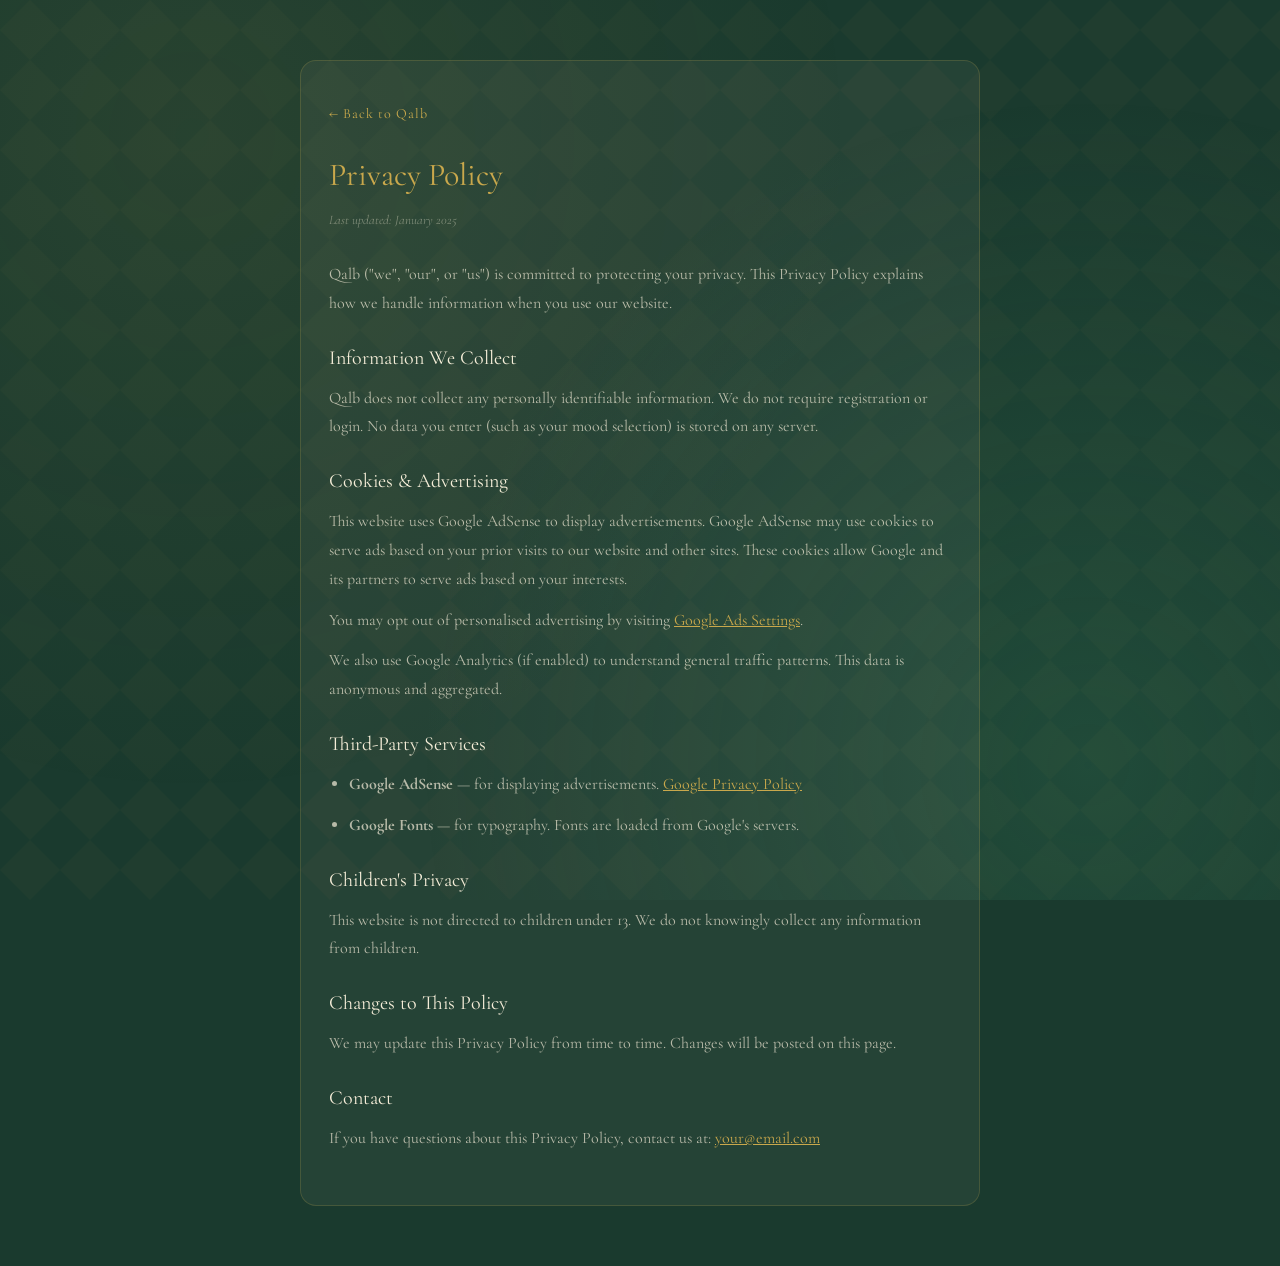
==== privacy.html @ 8137e282 "Add files via upload" ====
<!DOCTYPE html>
<html lang="en">
<head>
  <meta charset="UTF-8" />
  <meta name="viewport" content="width=device-width, initial-scale=1.0" />
  <title>Privacy Policy — Qalb Islamic Dua Jar</title>
  <meta name="description" content="Privacy Policy for Qalb — Islamic Dua Jar" />
  <link rel="canonical" href="https://YOUR-DOMAIN.com/privacy.html" />
  <link href="https://fonts.googleapis.com/css2?family=Cormorant+Garamond:ital,wght@0,300;0,400;0,600;1,400&display=swap" rel="stylesheet">
  <link rel="stylesheet" href="style.css" />
  <style>
    .privacy-content {
      max-width: 680px;
      margin: 60px auto;
      padding: 40px 28px;
      background: rgba(245,237,216,0.05);
      border: 1px solid rgba(201,168,76,0.2);
      border-radius: 16px;
    }
    .privacy-content h1 { font-size: 32px; color: #C9A84C; margin-bottom: 8px; font-weight: 400; }
    .privacy-content .date { font-size: 13px; color: rgba(245,237,216,0.4); margin-bottom: 28px; font-style: italic; }
    .privacy-content h2 { font-size: 20px; color: #F5EDD8; margin: 24px 0 10px; font-weight: 400; }
    .privacy-content p, .privacy-content li { font-size: 16px; line-height: 1.8; color: rgba(245,237,216,0.7); margin-bottom: 12px; }
    .privacy-content ul { padding-left: 20px; }
    .privacy-content a { color: #C9A84C; }
    .back-link { display: inline-block; margin-bottom: 24px; color: #C9A84C; text-decoration: none; font-size: 14px; letter-spacing: 1px; }
    .back-link:hover { text-decoration: underline; }
  </style>
</head>
<body>
<div class="geometric-bg"></div>
<div style="position:relative;z-index:1;padding:0 24px;">
  <div class="privacy-content">
    <a class="back-link" href="index.html">← Back to Qalb</a>
    <h1>Privacy Policy</h1>
    <p class="date">Last updated: January 2025</p>

    <p>Qalb ("we", "our", or "us") is committed to protecting your privacy. This Privacy Policy explains how we handle information when you use our website.</p>

    <h2>Information We Collect</h2>
    <p>Qalb does not collect any personally identifiable information. We do not require registration or login. No data you enter (such as your mood selection) is stored on any server.</p>

    <h2>Cookies & Advertising</h2>
    <p>This website uses Google AdSense to display advertisements. Google AdSense may use cookies to serve ads based on your prior visits to our website and other sites. These cookies allow Google and its partners to serve ads based on your interests.</p>
    <p>You may opt out of personalised advertising by visiting <a href="https://www.google.com/settings/ads" target="_blank" rel="noopener">Google Ads Settings</a>.</p>
    <p>We also use Google Analytics (if enabled) to understand general traffic patterns. This data is anonymous and aggregated.</p>

    <h2>Third-Party Services</h2>
    <ul>
      <li><strong>Google AdSense</strong> — for displaying advertisements. <a href="https://policies.google.com/privacy" target="_blank" rel="noopener">Google Privacy Policy</a></li>
      <li><strong>Google Fonts</strong> — for typography. Fonts are loaded from Google's servers.</li>
    </ul>

    <h2>Children's Privacy</h2>
    <p>This website is not directed to children under 13. We do not knowingly collect any information from children.</p>

    <h2>Changes to This Policy</h2>
    <p>We may update this Privacy Policy from time to time. Changes will be posted on this page.</p>

    <h2>Contact</h2>
    <p>If you have questions about this Privacy Policy, contact us at: <a href="mailto:your@email.com">your@email.com</a></p>
  </div>
</div>
</body>
</html>
---- style.css ----
/* ═══════════════════════════════════════════
   QALB — Islamic Dua Jar
   style.css
═══════════════════════════════════════════ */

:root {
  --cream: #F5EDD8;
  --warm-white: #FBF7EF;
  --gold: #C9A84C;
  --gold-light: #E8C97A;
  --deep-green: #1A3A2E;
  --mid-green: #2D6A4F;
  --soft-green: #4A8C6F;
  --text-dark: #1C1C1C;
  --text-muted: #5A5A4A;
  --card-bg: rgba(245,237,216,0.06);
  --card-border: rgba(201,168,76,0.25);
}

*, *::before, *::after { box-sizing: border-box; margin: 0; padding: 0; }

html { scroll-behavior: smooth; }

body {
  background-color: var(--deep-green);
  min-height: 100vh;
  font-family: 'Cormorant Garamond', Georgia, serif;
  color: var(--cream);
  overflow-x: hidden;
  position: relative;
  line-height: 1.6;
}

body::before {
  content: '';
  position: fixed;
  inset: 0;
  background-image:
    radial-gradient(circle at 15% 15%, rgba(201,168,76,0.08) 0%, transparent 50%),
    radial-gradient(circle at 85% 85%, rgba(45,106,79,0.35) 0%, transparent 50%);
  pointer-events: none;
  z-index: 0;
}

.geometric-bg {
  position: fixed;
  inset: 0;
  opacity: 0.035;
  background-image: url("data:image/svg+xml,%3Csvg width='60' height='60' viewBox='0 0 60 60' xmlns='http://www.w3.org/2000/svg'%3E%3Cg fill='none' fill-rule='evenodd'%3E%3Cg fill='%23C9A84C'%3E%3Cpath d='M30 0l30 30-30 30L0 30z'/%3E%3C/g%3E%3C/g%3E%3C/svg%3E");
  pointer-events: none;
  z-index: 0;
}

/* ── LAYOUT ── */
.page-wrapper {
  display: flex;
  justify-content: center;
  align-items: flex-start;
  gap: 24px;
  position: relative;
  z-index: 1;
}

.container {
  max-width: 720px;
  width: 100%;
  padding: 40px 24px 80px;
}

/* ── AD ZONES ── */
.ad-banner-top {
  text-align: center;
  padding: 12px 0;
  background: rgba(0,0,0,0.2);
  position: relative;
  z-index: 2;
}

.ad-sidebar {
  width: 160px;
  min-height: 600px;
  padding-top: 200px;
  flex-shrink: 0;
  display: none; /* shown via media query on desktop */
}

.ad-mid, .ad-bottom {
  margin: 32px 0;
  text-align: center;
  padding: 12px;
  background: rgba(0,0,0,0.15);
  border-radius: 8px;
}

.ad-label {
  font-size: 10px;
  letter-spacing: 2px;
  text-transform: uppercase;
  color: rgba(245,237,216,0.3);
  margin-bottom: 8px;
}

@media (min-width: 1100px) {
  .ad-sidebar { display: block; }
}

/* ── HEADER ── */
.header {
  text-align: center;
  margin-bottom: 40px;
  animation: fadeDown 0.8s ease both;
}

.bismillah {
  font-family: 'Amiri', serif;
  font-size: 26px;
  color: var(--gold);
  letter-spacing: 2px;
  margin-bottom: 8px;
  opacity: 0.9;
}

.gold-line {
  width: 60px;
  height: 1px;
  background: linear-gradient(90deg, transparent, var(--gold), transparent);
  margin: 12px auto;
}

.title {
  font-size: 56px;
  font-weight: 300;
  letter-spacing: 5px;
  color: var(--cream);
  line-height: 1;
  margin-bottom: 4px;
}

.title span { color: var(--gold); font-style: italic; }

.subtitle {
  font-size: 15px;
  color: rgba(245,237,216,0.5);
  font-weight: 300;
  letter-spacing: 2px;
  font-style: italic;
  margin-bottom: 10px;
}

.tagline {
  font-size: 16px;
  color: rgba(245,237,216,0.65);
  max-width: 480px;
  margin: 0 auto;
  line-height: 1.6;
}

/* ── JAR ── */
.jar-visual {
  display: flex;
  flex-direction: column;
  align-items: center;
  margin-bottom: 36px;
  animation: fadeUp 0.9s ease 0.2s both;
}

.jar {
  position: relative;
  width: 110px;
  cursor: pointer;
  transition: transform 0.3s ease;
}

.jar:hover { transform: scale(1.06) rotate(-2deg); }
.jar svg { width: 100%; height: auto; }

.jar-hint {
  font-size: 11px;
  letter-spacing: 2px;
  color: rgba(201,168,76,0.4);
  text-align: center;
  margin-top: 6px;
  font-style: italic;
}

/* ── SECTION LABEL ── */
.section-label {
  text-align: center;
  font-size: 12px;
  letter-spacing: 3px;
  text-transform: uppercase;
  color: var(--gold);
  margin-bottom: 18px;
  font-family: 'Cormorant Garamond', serif;
  animation: fadeUp 1s ease 0.3s both;
}

/* ── MOOD GRID ── */
.mood-grid {
  display: grid;
  grid-template-columns: repeat(3, 1fr);
  gap: 10px;
  margin-bottom: 32px;
  animation: fadeUp 1s ease 0.4s both;
}

.mood-btn {
  background: rgba(245,237,216,0.05);
  border: 1px solid rgba(201,168,76,0.2);
  border-radius: 12px;
  padding: 14px 6px;
  cursor: pointer;
  text-align: center;
  transition: all 0.25s ease;
  color: var(--cream);
  font-family: 'Cormorant Garamond', serif;
}

.mood-btn:hover {
  background: rgba(201,168,76,0.12);
  border-color: rgba(201,168,76,0.5);
  transform: translateY(-2px);
}

.mood-btn.active {
  background: rgba(201,168,76,0.18);
  border-color: var(--gold);
  transform: translateY(-2px);
  box-shadow: 0 4px 20px rgba(201,168,76,0.2);
}

.mood-btn[aria-pressed="true"] { /* accessibility mirror of .active */ }

.mood-emoji { font-size: 26px; display: block; margin-bottom: 6px; }
.mood-name { font-size: 12.5px; letter-spacing: 0.5px; line-height: 1.3; }

/* ── REVEAL BUTTON ── */
.reveal-btn {
  display: block;
  width: 100%;
  padding: 18px;
  background: linear-gradient(135deg, var(--gold) 0%, #A87B1E 100%);
  border: none;
  border-radius: 12px;
  color: var(--deep-green);
  font-family: 'Cormorant Garamond', serif;
  font-size: 18px;
  font-weight: 600;
  letter-spacing: 2px;
  cursor: pointer;
  transition: all 0.3s ease;
  margin-bottom: 36px;
  animation: fadeUp 1s ease 0.5s both;
}

.reveal-btn:hover:not(:disabled) {
  transform: translateY(-2px);
  box-shadow: 0 8px 30px rgba(201,168,76,0.4);
}

.reveal-btn:disabled {
  opacity: 0.35;
  cursor: not-allowed;
  transform: none;
}

/* ── CONTENT CARDS ── */
.content-card { min-height: 0; }

.card {
  background: var(--card-bg);
  border: 1px solid var(--card-border);
  border-radius: 16px;
  padding: 28px 26px;
  margin-bottom: 16px;
  position: relative;
  overflow: hidden;
  animation: revealCard 0.65s ease both;
}

.card::before {
  content: '';
  position: absolute;
  top: 0; left: 0; right: 0;
  height: 2px;
  background: linear-gradient(90deg, transparent, var(--gold), transparent);
}

.card-type {
  font-size: 10px;
  letter-spacing: 3px;
  text-transform: uppercase;
  color: var(--gold);
  margin-bottom: 14px;
  display: flex;
  align-items: center;
  gap: 8px;
}

.card-type::after {
  content: '';
  flex: 1;
  height: 1px;
  background: rgba(201,168,76,0.2);
}

.arabic-text {
  font-family: 'Amiri', serif;
  font-size: 26px;
  line-height: 2;
  text-align: right;
  color: var(--gold-light);
  margin-bottom: 14px;
  direction: rtl;
}

.transliteration {
  font-style: italic;
  font-size: 14.5px;
  color: rgba(245,237,216,0.55);
  margin-bottom: 10px;
  line-height: 1.6;
}

.translation {
  font-size: 18px;
  line-height: 1.75;
  color: var(--cream);
  font-weight: 300;
}

.source {
  margin-top: 14px;
  font-size: 11.5px;
  letter-spacing: 0.5px;
  color: rgba(201,168,76,0.55);
  font-style: italic;
}

.reflection {
  font-size: 15px;
  line-height: 1.8;
  color: rgba(245,237,216,0.65);
  font-style: italic;
  margin-top: 14px;
  padding-top: 14px;
  border-top: 1px solid rgba(201,168,76,0.15);
}

.next-btn {
  display: block;
  width: 100%;
  padding: 14px;
  background: transparent;
  border: 1px solid rgba(201,168,76,0.4);
  border-radius: 10px;
  color: var(--gold);
  font-family: 'Cormorant Garamond', serif;
  font-size: 16px;
  letter-spacing: 1px;
  cursor: pointer;
  transition: all 0.3s ease;
  margin-top: 4px;
}

.next-btn:hover {
  background: rgba(201,168,76,0.1);
  border-color: var(--gold);
  transform: translateY(-1px);
}

/* ── ABOUT SECTION ── */
.about-section {
  margin-top: 56px;
  padding: 36px 28px;
  background: rgba(245,237,216,0.04);
  border: 1px solid rgba(201,168,76,0.18);
  border-radius: 16px;
}

.about-section h2 {
  font-size: 28px;
  font-weight: 400;
  color: var(--gold);
  margin-bottom: 14px;
  letter-spacing: 1px;
}

.about-section h3 {
  font-size: 20px;
  font-weight: 400;
  color: var(--cream);
  margin: 22px 0 10px;
  letter-spacing: 0.5px;
}

.about-section p {
  font-size: 16px;
  line-height: 1.8;
  color: rgba(245,237,216,0.7);
}

.about-section strong { color: var(--cream); font-weight: 600; }

.share-prompt {
  text-align: center;
  font-style: italic;
}

.share-btn {
  display: inline-block;
  margin-top: 4px;
  padding: 10px 24px;
  background: transparent;
  border: 1px solid var(--gold);
  border-radius: 8px;
  color: var(--gold);
  font-family: 'Cormorant Garamond', serif;
  font-size: 16px;
  cursor: pointer;
  letter-spacing: 1px;
  transition: all 0.25s ease;
}

.share-btn:hover {
  background: rgba(201,168,76,0.15);
  transform: translateY(-1px);
}

/* ── FOOTER ── */
.footer {
  text-align: center;
  margin-top: 56px;
  padding-top: 28px;
}

.footer-dua {
  font-family: 'Amiri', serif;
  font-size: 20px;
  color: var(--gold);
  margin-bottom: 6px;
  opacity: 0.8;
}

.footer-dua-translation {
  font-size: 13px;
  font-style: italic;
  color: rgba(245,237,216,0.4);
  margin-bottom: 16px;
}

.footer-note {
  font-size: 11px;
  letter-spacing: 1px;
  color: rgba(245,237,216,0.25);
  margin-bottom: 12px;
}

.footer-links {
  display: flex;
  justify-content: center;
  gap: 20px;
}

.footer-links a {
  font-size: 12px;
  color: rgba(201,168,76,0.5);
  text-decoration: none;
  letter-spacing: 1px;
  transition: color 0.2s;
}

.footer-links a:hover { color: var(--gold); }

/* ── ANIMATIONS ── */
@keyframes fadeDown {
  from { opacity: 0; transform: translateY(-20px); }
  to   { opacity: 1; transform: translateY(0); }
}

@keyframes fadeUp {
  from { opacity: 0; transform: translateY(20px); }
  to   { opacity: 1; transform: translateY(0); }
}

@keyframes revealCard {
  from { opacity: 0; transform: translateY(14px) scale(0.98); }
  to   { opacity: 1; transform: translateY(0) scale(1); }
}

/* ── RESPONSIVE ── */
@media (max-width: 540px) {
  .title { font-size: 40px; }
  .mood-grid { grid-template-columns: repeat(2, 1fr); }
  .arabic-text { font-size: 22px; }
  .container { padding: 28px 16px 60px; }
  .about-section { padding: 24px 18px; }
}
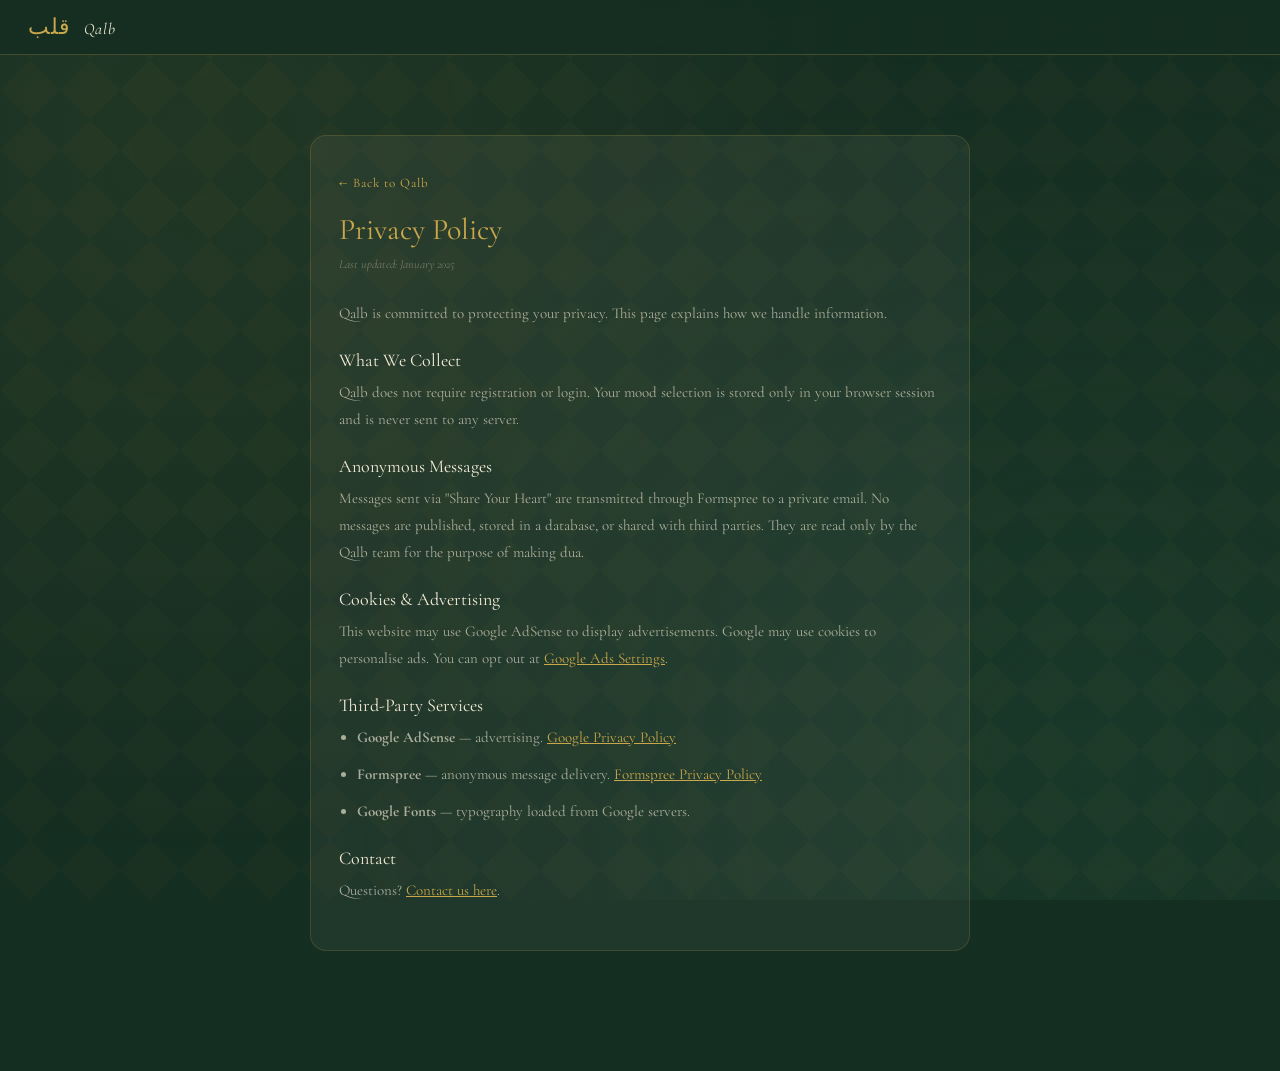
==== commit 8d86ee1a: "Add files via upload" ====
--- a/privacy.html
+++ b/privacy.html
@@ -3,62 +3,45 @@
 <head>
   <meta charset="UTF-8" />
   <meta name="viewport" content="width=device-width, initial-scale=1.0" />
-  <title>Privacy Policy — Qalb Islamic Dua Jar</title>
-  <meta name="description" content="Privacy Policy for Qalb — Islamic Dua Jar" />
-  <link rel="canonical" href="https://YOUR-DOMAIN.com/privacy.html" />
+  <title>Privacy Policy — Qalb</title>
+  <link rel="canonical" href="https://qalb-app.github.io/qalb/privacy.html" />
   <link href="https://fonts.googleapis.com/css2?family=Cormorant+Garamond:ital,wght@0,300;0,400;0,600;1,400&display=swap" rel="stylesheet">
-  <link rel="stylesheet" href="style.css" />
+  <link rel="stylesheet" href="shared.css" />
   <style>
-    .privacy-content {
-      max-width: 680px;
-      margin: 60px auto;
-      padding: 40px 28px;
-      background: rgba(245,237,216,0.05);
-      border: 1px solid rgba(201,168,76,0.2);
-      border-radius: 16px;
-    }
-    .privacy-content h1 { font-size: 32px; color: #C9A84C; margin-bottom: 8px; font-weight: 400; }
-    .privacy-content .date { font-size: 13px; color: rgba(245,237,216,0.4); margin-bottom: 28px; font-style: italic; }
-    .privacy-content h2 { font-size: 20px; color: #F5EDD8; margin: 24px 0 10px; font-weight: 400; }
-    .privacy-content p, .privacy-content li { font-size: 16px; line-height: 1.8; color: rgba(245,237,216,0.7); margin-bottom: 12px; }
-    .privacy-content ul { padding-left: 20px; }
-    .privacy-content a { color: #C9A84C; }
-    .back-link { display: inline-block; margin-bottom: 24px; color: #C9A84C; text-decoration: none; font-size: 14px; letter-spacing: 1px; }
-    .back-link:hover { text-decoration: underline; }
+    .privacy{max-width:660px;margin:40px auto;padding:36px 28px;background:rgba(245,237,216,.05);border:1px solid rgba(201,168,76,.18);border-radius:16px;}
+    .privacy h1{font-size:30px;color:var(--gold);margin-bottom:6px;font-weight:400;}
+    .privacy .date{font-size:12px;color:rgba(245,237,216,.35);font-style:italic;margin-bottom:24px;}
+    .privacy h2{font-size:18px;color:var(--cream);margin:22px 0 8px;font-weight:400;}
+    .privacy p,.privacy li{font-size:15px;line-height:1.8;color:rgba(245,237,216,.65);margin-bottom:10px;}
+    .privacy ul{padding-left:18px;}
+    .privacy a{color:var(--gold);}
+    .back{display:inline-block;margin-bottom:20px;color:rgba(201,168,76,.6);text-decoration:none;font-size:13px;letter-spacing:1px;}
+    .back:hover{color:var(--gold);}
   </style>
 </head>
 <body>
-<div class="geometric-bg"></div>
-<div style="position:relative;z-index:1;padding:0 24px;">
-  <div class="privacy-content">
-    <a class="back-link" href="index.html">← Back to Qalb</a>
+<div class="geo-bg"></div>
+<nav class="nav"><a href="index.html" class="nav-logo">قلب <span>Qalb</span></a></nav>
+<div class="container" style="position:relative;z-index:1">
+  <div class="privacy">
+    <a class="back" href="index.html">← Back to Qalb</a>
     <h1>Privacy Policy</h1>
     <p class="date">Last updated: January 2025</p>
-
-    <p>Qalb ("we", "our", or "us") is committed to protecting your privacy. This Privacy Policy explains how we handle information when you use our website.</p>
-
-    <h2>Information We Collect</h2>
-    <p>Qalb does not collect any personally identifiable information. We do not require registration or login. No data you enter (such as your mood selection) is stored on any server.</p>
-
+    <p>Qalb is committed to protecting your privacy. This page explains how we handle information.</p>
+    <h2>What We Collect</h2>
+    <p>Qalb does not require registration or login. Your mood selection is stored only in your browser session and is never sent to any server.</p>
+    <h2>Anonymous Messages</h2>
+    <p>Messages sent via "Share Your Heart" are transmitted through Formspree to a private email. No messages are published, stored in a database, or shared with third parties. They are read only by the Qalb team for the purpose of making dua.</p>
     <h2>Cookies & Advertising</h2>
-    <p>This website uses Google AdSense to display advertisements. Google AdSense may use cookies to serve ads based on your prior visits to our website and other sites. These cookies allow Google and its partners to serve ads based on your interests.</p>
-    <p>You may opt out of personalised advertising by visiting <a href="https://www.google.com/settings/ads" target="_blank" rel="noopener">Google Ads Settings</a>.</p>
-    <p>We also use Google Analytics (if enabled) to understand general traffic patterns. This data is anonymous and aggregated.</p>
-
+    <p>This website may use Google AdSense to display advertisements. Google may use cookies to personalise ads. You can opt out at <a href="https://www.google.com/settings/ads" target="_blank">Google Ads Settings</a>.</p>
     <h2>Third-Party Services</h2>
     <ul>
-      <li><strong>Google AdSense</strong> — for displaying advertisements. <a href="https://policies.google.com/privacy" target="_blank" rel="noopener">Google Privacy Policy</a></li>
-      <li><strong>Google Fonts</strong> — for typography. Fonts are loaded from Google's servers.</li>
+      <li><strong>Google AdSense</strong> — advertising. <a href="https://policies.google.com/privacy" target="_blank">Google Privacy Policy</a></li>
+      <li><strong>Formspree</strong> — anonymous message delivery. <a href="https://formspree.io/legal/privacy-policy" target="_blank">Formspree Privacy Policy</a></li>
+      <li><strong>Google Fonts</strong> — typography loaded from Google servers.</li>
     </ul>
-
-    <h2>Children's Privacy</h2>
-    <p>This website is not directed to children under 13. We do not knowingly collect any information from children.</p>
-
-    <h2>Changes to This Policy</h2>
-    <p>We may update this Privacy Policy from time to time. Changes will be posted on this page.</p>
-
     <h2>Contact</h2>
-    <p>If you have questions about this Privacy Policy, contact us at: <a href="mailto:your@email.com">your@email.com</a></p>
+    <p>Questions? <a href="share.html">Contact us here</a>.</p>
   </div>
 </div>
 </body>
--- a/shared.css
+++ b/shared.css
@@ -0,0 +1,164 @@
+/* ═══════════════════════════════════════
+   QALB v2 — shared.css
+   Shared styles across all pages
+═══════════════════════════════════════ */
+:root {
+  --cream: #F5EDD8;
+  --gold: #C9A84C;
+  --gold-light: #E8C97A;
+  --gold-dim: rgba(201,168,76,0.25);
+  --deep-green: #152E22;
+  --mid-green: #1E4332;
+  --card-bg: rgba(245,237,216,0.055);
+  --card-border: rgba(201,168,76,0.22);
+  --text-muted: rgba(245,237,216,0.55);
+  --text-dim: rgba(245,237,216,0.35);
+}
+*,*::before,*::after{box-sizing:border-box;margin:0;padding:0}
+html{scroll-behavior:smooth}
+body{
+  background:var(--deep-green);
+  min-height:100vh;
+  font-family:'Cormorant Garamond',Georgia,serif;
+  color:var(--cream);
+  overflow-x:hidden;
+}
+body::before{
+  content:'';position:fixed;inset:0;
+  background:radial-gradient(circle at 15% 15%,rgba(201,168,76,0.07) 0%,transparent 55%),
+             radial-gradient(circle at 85% 85%,rgba(30,67,50,0.5) 0%,transparent 55%);
+  pointer-events:none;z-index:0;
+}
+.geo-bg{
+  position:fixed;inset:0;opacity:.03;pointer-events:none;z-index:0;
+  background-image:url("data:image/svg+xml,%3Csvg width='60' height='60' viewBox='0 0 60 60' xmlns='http://www.w3.org/2000/svg'%3E%3Cpath d='M30 0l30 30-30 30L0 30z' fill='%23C9A84C'/%3E%3C/svg%3E");
+}
+
+/* ── NAV ── */
+.nav{
+  position:sticky;top:0;z-index:100;
+  display:flex;align-items:center;justify-content:space-between;
+  padding:14px 28px;
+  background:rgba(21,46,34,0.92);
+  backdrop-filter:blur(12px);
+  border-bottom:1px solid var(--gold-dim);
+}
+.nav-logo{
+  font-family:'Amiri',serif;font-size:22px;color:var(--gold);
+  text-decoration:none;letter-spacing:1px;
+}
+.nav-logo span{font-family:'Cormorant Garamond',serif;font-size:16px;color:var(--cream);font-style:italic;margin-left:6px;}
+.nav-links{display:flex;gap:24px;}
+.nav-links a{
+  color:var(--text-muted);text-decoration:none;font-size:14px;
+  letter-spacing:1px;transition:color .2s;
+}
+.nav-links a:hover,.nav-links a.active{color:var(--gold);}
+.nav-toggle{
+  display:none;background:none;border:1px solid var(--gold-dim);
+  color:var(--gold);padding:6px 12px;border-radius:6px;cursor:pointer;font-size:18px;
+}
+.nav-mobile{
+  display:none;flex-direction:column;
+  background:rgba(21,46,34,0.98);border-bottom:1px solid var(--gold-dim);
+  position:sticky;top:53px;z-index:99;
+}
+.nav-mobile.open{display:flex;}
+.nav-mobile a{
+  padding:14px 28px;color:var(--cream);text-decoration:none;
+  font-size:16px;border-bottom:1px solid rgba(201,168,76,0.08);
+}
+.nav-mobile a:hover{color:var(--gold);}
+
+/* ── LAYOUT ── */
+.container{max-width:760px;margin:0 auto;padding:40px 22px 80px;position:relative;z-index:1;}
+.page-title{
+  text-align:center;margin-bottom:36px;
+}
+.page-title h1{font-size:42px;font-weight:300;letter-spacing:3px;color:var(--cream);}
+.page-title h1 em{color:var(--gold);font-style:italic;}
+.page-title p{font-size:16px;color:var(--text-muted);font-style:italic;margin-top:6px;}
+
+/* ── SHARED ELEMENTS ── */
+.gold-line{width:60px;height:1px;background:linear-gradient(90deg,transparent,var(--gold),transparent);margin:14px auto;}
+.section-label{
+  text-align:center;font-size:11px;letter-spacing:3px;text-transform:uppercase;
+  color:var(--gold);margin-bottom:18px;
+}
+.bismillah{font-family:'Amiri',serif;font-size:26px;color:var(--gold);text-align:center;opacity:.9;margin-bottom:6px;}
+
+/* ── CARDS ── */
+.card{
+  background:var(--card-bg);border:1px solid var(--card-border);
+  border-radius:16px;padding:28px 26px;margin-bottom:16px;position:relative;overflow:hidden;
+  animation:revealCard .6s ease both;
+}
+.card::before{
+  content:'';position:absolute;top:0;left:0;right:0;height:2px;
+  background:linear-gradient(90deg,transparent,var(--gold),transparent);
+}
+.card-type{
+  font-size:10px;letter-spacing:3px;text-transform:uppercase;color:var(--gold);
+  margin-bottom:14px;display:flex;align-items:center;gap:8px;
+}
+.card-type::after{content:'';flex:1;height:1px;background:rgba(201,168,76,0.18);}
+.arabic{font-family:'Amiri',serif;font-size:26px;line-height:2;text-align:right;color:var(--gold-light);margin-bottom:12px;direction:rtl;}
+.transliteration{font-style:italic;font-size:14px;color:var(--text-muted);margin-bottom:10px;line-height:1.7;}
+.translation{font-size:18px;line-height:1.8;color:var(--cream);font-weight:300;}
+.source{margin-top:12px;font-size:11px;letter-spacing:.5px;color:rgba(201,168,76,.5);font-style:italic;}
+.reflection{font-size:15px;line-height:1.85;color:var(--text-muted);font-style:italic;margin-top:14px;padding-top:14px;border-top:1px solid rgba(201,168,76,.12);}
+.allah-name-badge{
+  display:inline-block;margin-top:12px;padding:8px 18px;
+  background:rgba(201,168,76,0.12);border:1px solid var(--gold-dim);border-radius:20px;
+  font-family:'Amiri',serif;font-size:20px;color:var(--gold-light);
+}
+.allah-name-meaning{font-size:13px;color:var(--text-muted);margin-top:4px;font-style:italic;}
+
+/* ── BUTTONS ── */
+.reveal-btn{
+  display:block;width:100%;padding:18px;
+  background:linear-gradient(135deg,var(--gold) 0%,#9a7018 100%);
+  border:none;border-radius:12px;color:var(--deep-green);
+  font-family:'Cormorant Garamond',serif;font-size:18px;font-weight:600;
+  letter-spacing:2px;cursor:pointer;transition:all .3s ease;margin-bottom:32px;
+}
+.reveal-btn:hover:not(:disabled){transform:translateY(-2px);box-shadow:0 8px 30px rgba(201,168,76,.35);}
+.reveal-btn:disabled{opacity:.3;cursor:not-allowed;}
+.next-btn{
+  display:block;width:100%;padding:14px;background:transparent;
+  border:1px solid rgba(201,168,76,.4);border-radius:10px;
+  color:var(--gold);font-family:'Cormorant Garamond',serif;font-size:16px;
+  letter-spacing:1px;cursor:pointer;transition:all .3s ease;margin-top:4px;
+}
+.next-btn:hover{background:rgba(201,168,76,.1);transform:translateY(-1px);}
+.ghost-btn{
+  padding:10px 22px;background:transparent;border:1px solid var(--gold-dim);
+  border-radius:8px;color:var(--gold);font-family:'Cormorant Garamond',serif;
+  font-size:15px;letter-spacing:1px;cursor:pointer;transition:all .25s ease;
+}
+.ghost-btn:hover{background:rgba(201,168,76,.12);border-color:var(--gold);}
+
+/* ── FOOTER ── */
+.footer{
+  text-align:center;padding:40px 24px 30px;position:relative;z-index:1;
+  border-top:1px solid rgba(201,168,76,.1);margin-top:40px;
+}
+.footer-dua{font-family:'Amiri',serif;font-size:20px;color:var(--gold);opacity:.8;margin-bottom:6px;}
+.footer-sub{font-size:13px;font-style:italic;color:var(--text-dim);margin-bottom:16px;}
+.footer-links{display:flex;justify-content:center;gap:20px;margin-bottom:12px;}
+.footer-links a{font-size:12px;color:rgba(201,168,76,.45);text-decoration:none;letter-spacing:1px;transition:color .2s;}
+.footer-links a:hover{color:var(--gold);}
+.footer-copy{font-size:11px;color:var(--text-dim);letter-spacing:.5px;}
+
+/* ── ANIMATIONS ── */
+@keyframes fadeDown{from{opacity:0;transform:translateY(-18px)}to{opacity:1;transform:translateY(0)}}
+@keyframes fadeUp{from{opacity:0;transform:translateY(18px)}to{opacity:1;transform:translateY(0)}}
+@keyframes revealCard{from{opacity:0;transform:translateY(14px) scale(.98)}to{opacity:1;transform:translateY(0) scale(1)}}
+@keyframes pulse{0%,100%{opacity:.7}50%{opacity:1}}
+
+/* ── RESPONSIVE ── */
+@media(max-width:640px){
+  .nav-links{display:none;}
+  .nav-toggle{display:block;}
+  .container{padding:28px 16px 60px;}
+}
